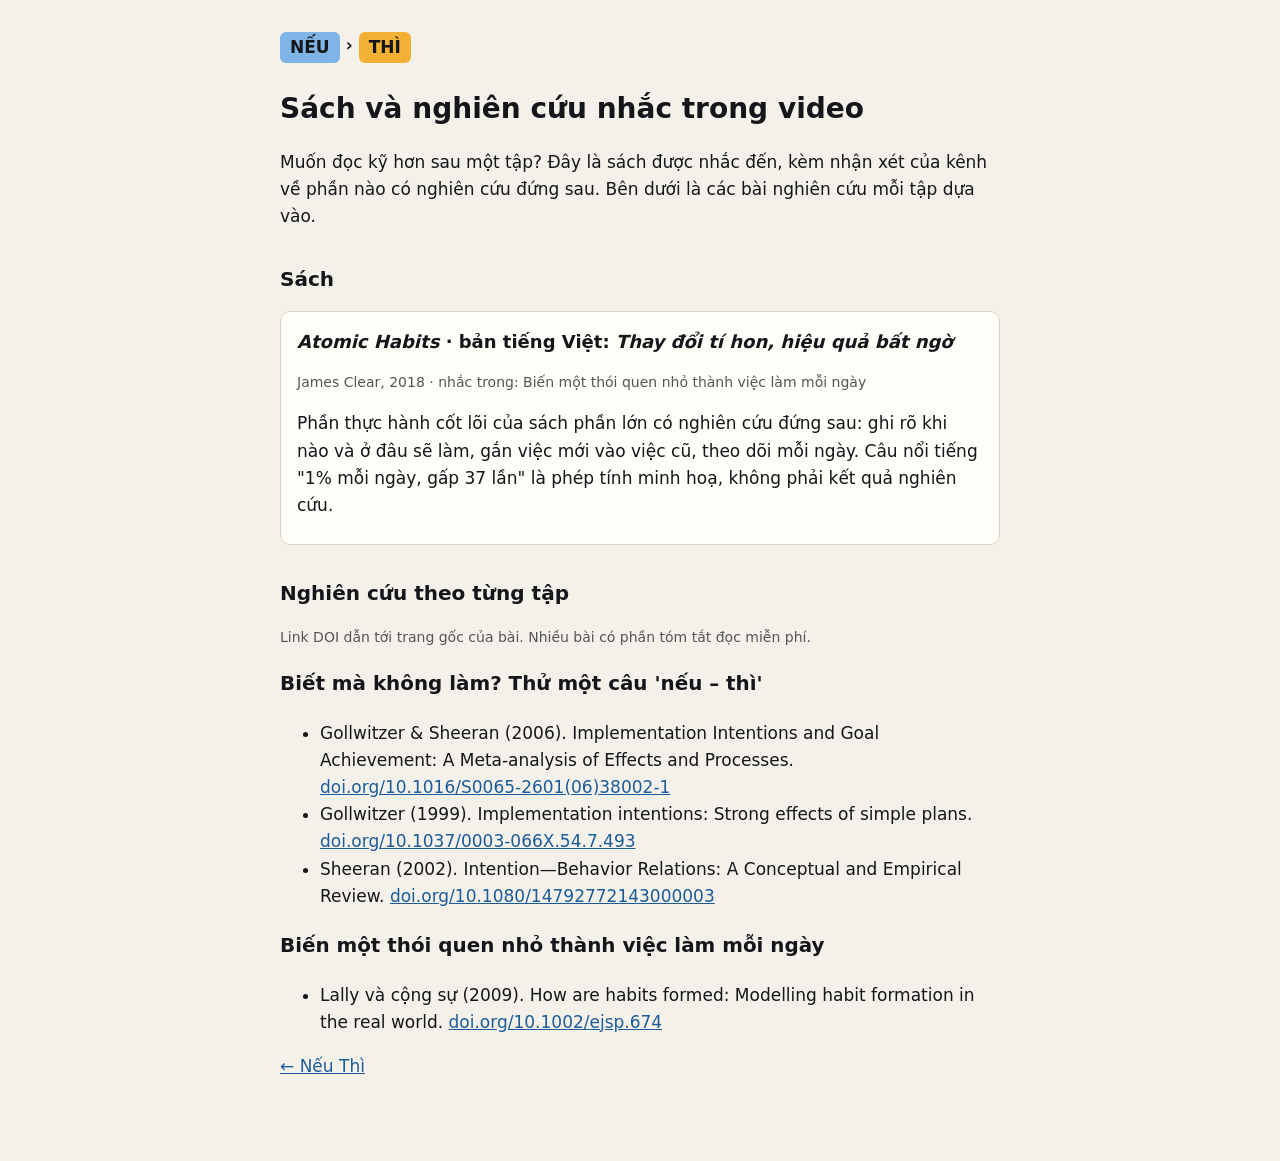
==== books.html @ 0d393f95 "Books page: sách và nghiên cứu nhắc trong video Co-Authored-By: Claude Opus 5.5 <noreply@anthropic.c" ====
<!doctype html><html lang="vi"><head><meta charset="utf-8">
<meta name="viewport" content="width=device-width,initial-scale=1">
<title>Nếu Thì Sách</title><link rel="stylesheet" href="style.css"></head><body><main>
<div class="brand"><span class="n">NẾU</span>›<span class="t">THÌ</span></div>
<h1>Sách và nghiên cứu nhắc trong video</h1>
<p>Muốn đọc kỹ hơn sau một tập? Đây là sách được nhắc đến, kèm nhận xét của kênh về phần nào có
nghiên cứu đứng sau. Bên dưới là các bài nghiên cứu mỗi tập dựa vào.</p>

<h2>Sách</h2>
<section class="book"><h3><em>Atomic Habits</em> · bản tiếng Việt: <em>Thay đổi tí hon, hiệu quả bất ngờ</em></h3><p class="meta">James Clear, 2018 · nhắc trong: Biến một thói quen nhỏ thành việc làm mỗi ngày</p><p>Phần thực hành cốt lõi của sách phần lớn có nghiên cứu đứng sau: ghi rõ khi nào và ở đâu sẽ làm, gắn việc mới vào việc cũ, theo dõi mỗi ngày. Câu nổi tiếng &quot;1% mỗi ngày, gấp 37 lần&quot; là phép tính minh hoạ, không phải kết quả nghiên cứu.</p></section>
<h2>Nghiên cứu theo từng tập</h2>
<p class="meta">Link DOI dẫn tới trang gốc của bài. Nhiều bài có phần tóm tắt đọc miễn phí.</p>
<h3>Biết mà không làm? Thử một câu &#x27;nếu – thì&#x27;</h3><ul><li>Gollwitzer &amp; Sheeran (2006). Implementation Intentions and Goal Achievement: A Meta-analysis of Effects and Processes. <a href="https://doi.org/10.1016/S0065-2601(06)38002-1">doi.org/10.1016/S0065-2601(06)38002-1</a></li><li>Gollwitzer (1999). Implementation intentions: Strong effects of simple plans. <a href="https://doi.org/10.1037/0003-066X.54.7.493">doi.org/10.1037/0003-066X.54.7.493</a></li><li>Sheeran (2002). Intention—Behavior Relations: A Conceptual and Empirical Review. <a href="https://doi.org/10.1080/14792772143000003">doi.org/10.1080/14792772143000003</a></li></ul><h3>Biến một thói quen nhỏ thành việc làm mỗi ngày</h3><ul><li>Lally và cộng sự (2009). How are habits formed: Modelling habit formation in the real world. <a href="https://doi.org/10.1002/ejsp.674">doi.org/10.1002/ejsp.674</a></li></ul>
<p><a href="index.html">← Nếu Thì</a></p>
</main></body></html>
---- style.css ----
:root{--ink:#14161a;--paper:#f4f1ea;--accent:#f2b134;--cool:#7fb4e6}
body{margin:0;background:var(--paper);color:var(--ink);font:17px/1.6 "Be Vietnam Pro",system-ui,sans-serif}
main{max-width:720px;margin:0 auto;padding:32px 16px 64px}
h1{font-size:28px;margin:0 0 4px} h2{font-size:20px;margin-top:32px}
.meta{color:#555;font-size:14px} a{color:#1c5d99}
.brand{display:inline-flex;gap:6px;font-weight:800;margin-bottom:24px}
.brand span{padding:2px 10px;border-radius:6px} .n{background:var(--cool)} .t{background:var(--accent)}
hr{border:0;border-top:1px solid #ccc;margin:40px 0}
.book{border:1px solid #d8d2c4;border-radius:10px;padding:4px 16px 8px;margin:16px 0;background:#fffdf8}
.book h3{font-size:18px;margin:12px 0 0}
.btns{display:flex;flex-wrap:wrap;gap:8px}
.buy{display:inline-block;padding:8px 14px;border-radius:8px;background:var(--accent);color:var(--ink);font-weight:700;text-decoration:none}
.note{background:#efe9da;border-radius:8px;padding:10px 14px;font-size:15px}
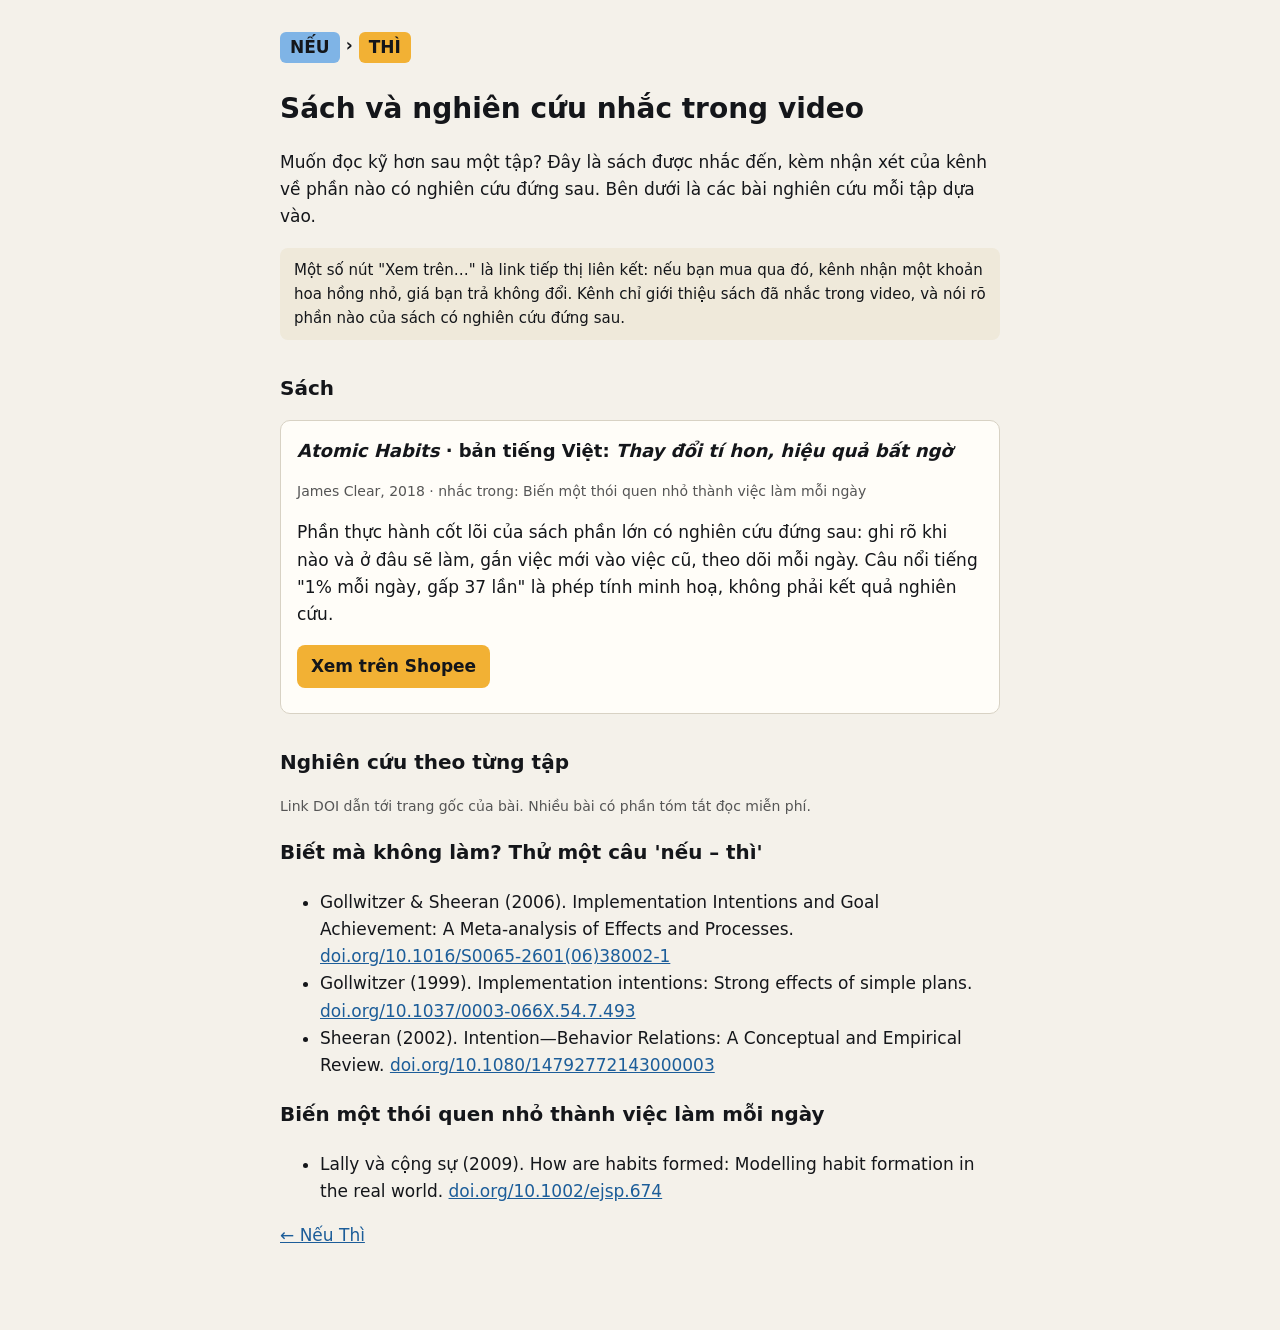
==== commit 384797c4: "Books: link Shopee cho Atomic Habits (FAHASA) Co-Authored-By: Claude Opus 5.5 <noreply@anthropic.com" ====
--- a/books.html
+++ b/books.html
@@ -5,9 +5,9 @@
 <h1>Sách và nghiên cứu nhắc trong video</h1>
 <p>Muốn đọc kỹ hơn sau một tập? Đây là sách được nhắc đến, kèm nhận xét của kênh về phần nào có
 nghiên cứu đứng sau. Bên dưới là các bài nghiên cứu mỗi tập dựa vào.</p>
-
+<p class="note">Một số nút "Xem trên…" là link tiếp thị liên kết: nếu bạn mua qua đó, kênh nhận một khoản hoa hồng nhỏ, giá bạn trả không đổi. Kênh chỉ giới thiệu sách đã nhắc trong video, và nói rõ phần nào của sách có nghiên cứu đứng sau.</p>
 <h2>Sách</h2>
-<section class="book"><h3><em>Atomic Habits</em> · bản tiếng Việt: <em>Thay đổi tí hon, hiệu quả bất ngờ</em></h3><p class="meta">James Clear, 2018 · nhắc trong: Biến một thói quen nhỏ thành việc làm mỗi ngày</p><p>Phần thực hành cốt lõi của sách phần lớn có nghiên cứu đứng sau: ghi rõ khi nào và ở đâu sẽ làm, gắn việc mới vào việc cũ, theo dõi mỗi ngày. Câu nổi tiếng &quot;1% mỗi ngày, gấp 37 lần&quot; là phép tính minh hoạ, không phải kết quả nghiên cứu.</p></section>
+<section class="book"><h3><em>Atomic Habits</em> · bản tiếng Việt: <em>Thay đổi tí hon, hiệu quả bất ngờ</em></h3><p class="meta">James Clear, 2018 · nhắc trong: Biến một thói quen nhỏ thành việc làm mỗi ngày</p><p>Phần thực hành cốt lõi của sách phần lớn có nghiên cứu đứng sau: ghi rõ khi nào và ở đâu sẽ làm, gắn việc mới vào việc cũ, theo dõi mỗi ngày. Câu nổi tiếng &quot;1% mỗi ngày, gấp 37 lần&quot; là phép tính minh hoạ, không phải kết quả nghiên cứu.</p><p class="btns"><a class="buy" href="https://s.shopee.vn/5AtdaKJ0q1" rel="sponsored noopener" target="_blank">Xem trên Shopee</a></p></section>
 <h2>Nghiên cứu theo từng tập</h2>
 <p class="meta">Link DOI dẫn tới trang gốc của bài. Nhiều bài có phần tóm tắt đọc miễn phí.</p>
 <h3>Biết mà không làm? Thử một câu &#x27;nếu – thì&#x27;</h3><ul><li>Gollwitzer &amp; Sheeran (2006). Implementation Intentions and Goal Achievement: A Meta-analysis of Effects and Processes. <a href="https://doi.org/10.1016/S0065-2601(06)38002-1">doi.org/10.1016/S0065-2601(06)38002-1</a></li><li>Gollwitzer (1999). Implementation intentions: Strong effects of simple plans. <a href="https://doi.org/10.1037/0003-066X.54.7.493">doi.org/10.1037/0003-066X.54.7.493</a></li><li>Sheeran (2002). Intention—Behavior Relations: A Conceptual and Empirical Review. <a href="https://doi.org/10.1080/14792772143000003">doi.org/10.1080/14792772143000003</a></li></ul><h3>Biến một thói quen nhỏ thành việc làm mỗi ngày</h3><ul><li>Lally và cộng sự (2009). How are habits formed: Modelling habit formation in the real world. <a href="https://doi.org/10.1002/ejsp.674">doi.org/10.1002/ejsp.674</a></li></ul>
